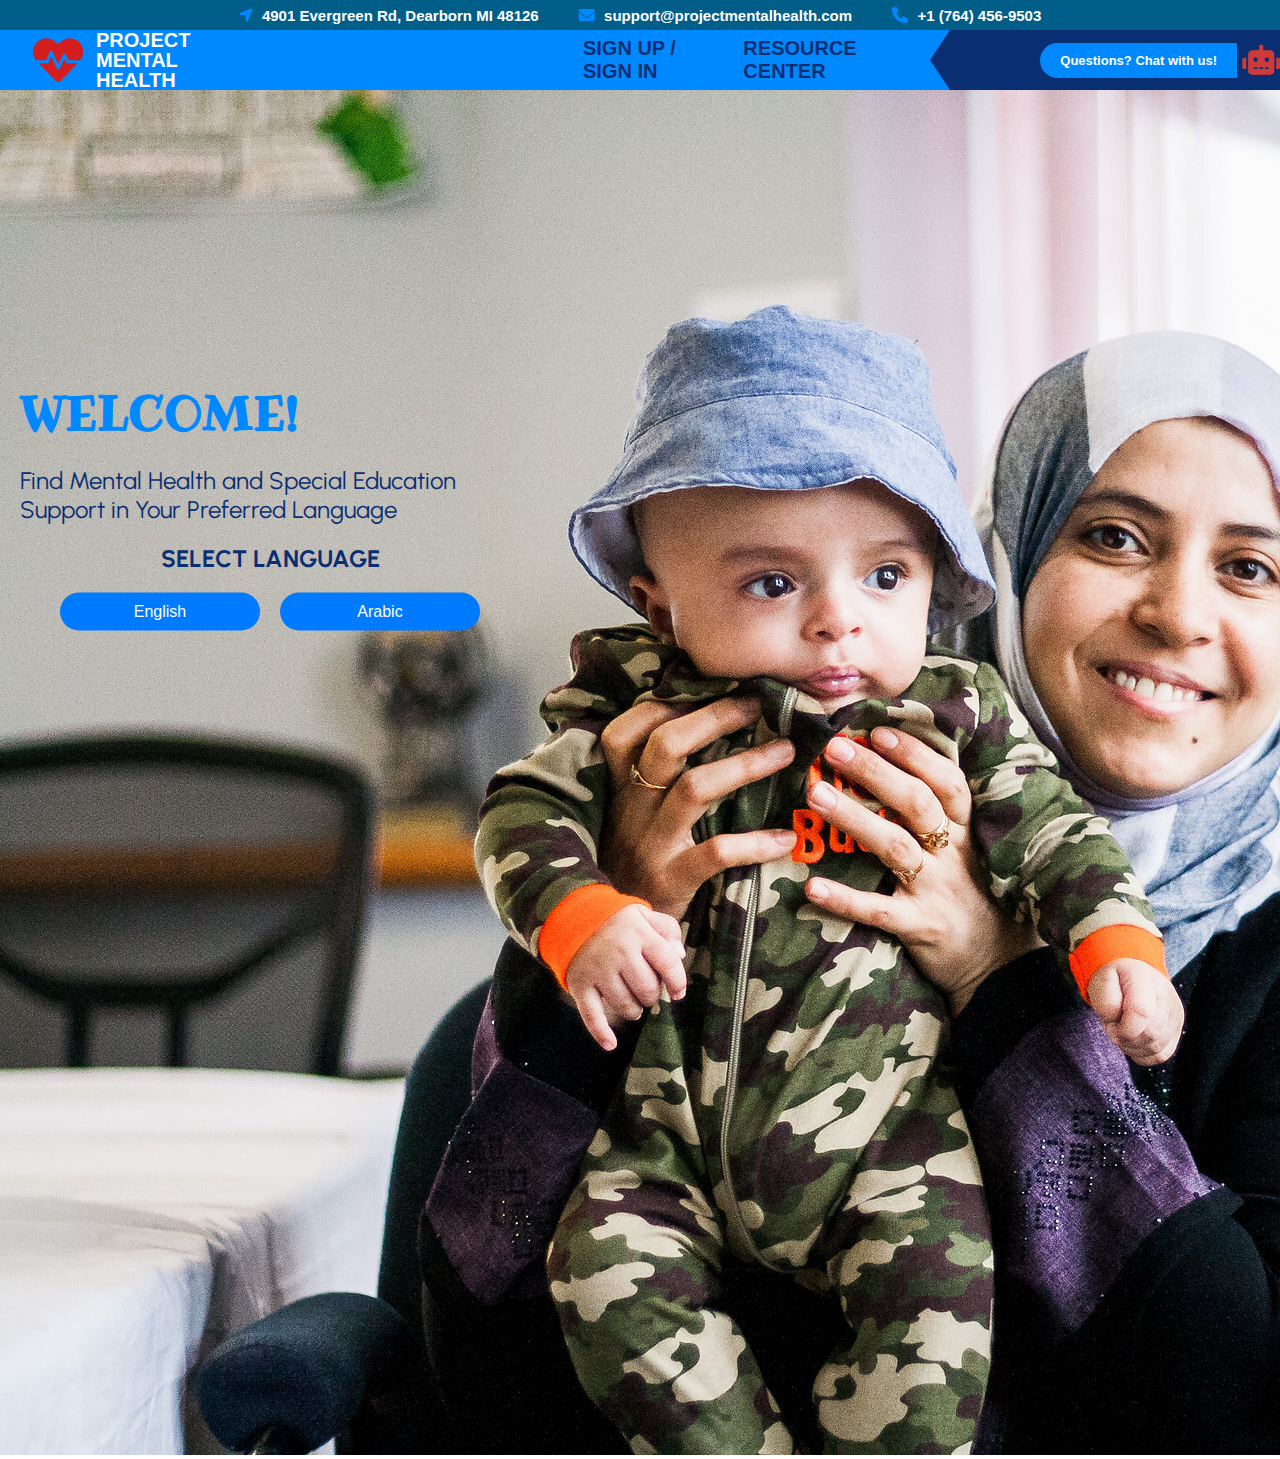
==== index.html @ 3e3d4e30 "Initial commit" ====
<!DOCTYPE html>
<html lang="en">
<head>
    <meta charset="UTF-8">
    <meta name="viewport" content="width=device-width, initial-scale=1.0">
    <title>Project Mental Health</title>
    <link rel="stylesheet" href="styles.css">
    <link href="https://cdnjs.cloudflare.com/ajax/libs/font-awesome/6.0.0-beta3/css/all.min.css" rel="stylesheet">
    <link rel="preconnect" href="https://fonts.googleapis.com">
    <link rel="preconnect" href="https://fonts.gstatic.com" crossorigin>
    <link href="https://fonts.googleapis.com/css2?family=Roboto:wght@400;700&family=Ubuntu+Sans:ital,wght@0,100..800;1,100..800&display=swap" rel="stylesheet">
    <link rel="preconnect" href="https://fonts.googleapis.com">
    <link rel="preconnect" href="https://fonts.gstatic.com" crossorigin>
<link href="https://fonts.googleapis.com/css2?family=Ribeye&family=Roboto:wght@400;700&family=Ubuntu+Sans:ital,wght@0,100..800;1,100..800&display=swap" rel="stylesheet">
<link rel="preconnect" href="https://fonts.googleapis.com">
<link rel="preconnect" href="https://fonts.gstatic.com" crossorigin>
<link href="https://fonts.googleapis.com/css2?family=Ribeye&family=Roboto:wght@400;700&family=Ubuntu+Sans:ital,wght@0,100..800;1,100..800&family=Urbanist:ital,wght@0,100..900;1,100..900&display=swap" rel="stylesheet">


   <style>
        .contact-info,
        .address,
        .email,
        .phone{
            display: inline-block;
            margin: 18px;
        }
    </style>
</head>
<body>
    <header>
        <div class="top-bar">
            <div class="contact-info">
                <div class="address">
                    <i class="fa fa-location-arrow"></i> 4901 Evergreen Rd, Dearborn MI 48126
                </div>
                <div class="email">
                    <i class="fa fa-envelope"></i> support@projectmentalhealth.com
                </div>
                <div class="phone">
                    <i class="fa fa-phone"></i> +1 (764) 456-9503
                </div>
            </div>
        </div>
          <!-- <p> 4901 Evergreen Rd, Dearborn MI 48126 | support@projectmentalhealth.com | +1 (764) 456-9503</p> 
        </div>-->
        
        <div class="header">
            <div class="top-bar-container">
                <div class="left-bar">
            <div class="logo-container">
                <i class="fa-solid fa-heart-pulse icon"></i>
                <p class="mental-health">PROJECT MENTAL HEALTH</p>
            </div>
            <nav>
                <ul>
                    
                    <li id="signup-signin"><a href="#sign-in/sign-up">SIGN UP / SIGN IN</a></li>
                    <li id="resource-center"><a href="#resource-center">RESOURCE CENTER</a></li>
                    
                </ul>
            </nav>
        </div>
        <div class="right-bar">
            <button class="chat-btn" id="chat-button">Questions? Chat with us!</button>
            <i class="fa-solid fa-robot robicon"></i>
        </div>
        
    </header>
    <main>
        <section class="welcome-section">
            <div class="welcome-overlay">
                <h1 id="welcome-text">WELCOME!</h1>
                <p id="description-text">Find Mental Health and Special Education Support in Your Preferred Language</p>
                
                <div> <p class="select" id="select-language-text">
                    SELECT LANGUAGE
                </p>
                 </div>

                <div class="language-buttons">
                    
                    <button id="english-button">English</button>
                    <button id="arabic-button">Arabic</button>
                </div>
            </div>
            <div class="welcome-image">
                <img src="aafsc-75.jpg" alt="Mother and child">
            </div>
        </section>
    </main>
    <script src="script.js"></script>

</body>
</html>
---- styles.css ----
body {
    font-family: "Ubuntu Sans", sans-serif;
    margin: 0;
    padding: 0;
    color: #333;
}



.top-bar {
    background-color: #005E89;
    color: white;
    display: flex; /* Enables flexbox for alignment */
    justify-content: center; /* Centers content horizontally */
    align-items: center; /* Centers content vertically */
    height: 30px; /* Adjust height for ~half an inch visually */
    font-size: 15px; /* Reduce font size to fit the height */
    padding: 0; /* Remove extra padding */
    line-height: 1; /* Tighten spacing */
    overflow: hidden; /* Ensure no content overflows */
}

.contact-info {
    color: white;
    font-weight: bold;
    display: flex;
    justify-content: center;
    gap: 20px;
}



.contact-info i {
    margin-right: 5px;
    font-size: 16px;

}
/* Container for the two bars */
.top-bar-container {
    direction: ltr !important; /* Force the background container to use LTR */
    display: flex; /* Flexbox to align bars horizontally */
    position: relative; /* For layering and precise placement */
    height: 60px; /* Height of the bars */
    background-color: #0088FF;  /* Ensure the white background for bars */
    align-items: center
    padding: 10px 20px;
   
}

.navigation-bar{
    background-color: #0088FF; /* Background color of left bar */
    display: flex;
    align-items: center;
    padding: 0 20px; /* Add some padding inside */
    
}

.navigation-bar ul {
    display: flex;
    gap: 20px; /* Add spacing between items */
    list-style: none;
    margin: 0; /* Pushes the list to the far right */
    padding: 0;
    margin-left: auto;
}
.navigation-bar li {
    margin: 0;
}

.navigation-bar a {
    text-decoration: none;
    color: white; /* Make text visible on the blue background */
    font-weight: bold;
    font-size: 1rem;
    padding: 5px 10px;
    border-radius: 10px; /* Optional for rounded corners */
    transition: background-color 0.3s ease;
}

.navigation-bar a:hover {
    background-color: #0056b3; /* Slightly darker blue on hover */
}
/* Left bar styling */
.left-bar {
    background-color: #0088FF; /* Background color of left bar */
    display: flex;
    align-items: center;
    padding: 0 20px; /* Add some padding inside */
    flex: 1; /* Takes up the remaining space */
    clip-path: polygon(0 0, 100% 0, calc(100% - 20px) 50%, 100% 100%, 0 100%);    /* Creates the '>' shape */
}

/* Right bar styling */
.right-bar {
    background-color: #0A2E72; /* Background color of right bar */
    color: white;
    display: flex;
    align-items: center;
    justify-content: flex-end;
    
    flex-shrink: 0; /* Keeps its size fixed */
    width: 350px; /* Fixed width for the right bar */
    height: 100%;
    margin-right: 0px;
    clip-path: polygon(20px 0, 100% 0, 100% 100%, 20px 100%, 0 50%);
    overflow: hidden;
    position: relative; 
    
    /* Creates the '<' shape */
}

.robicon{
    font-size: 30px; /* Adjust size as needed */
    color: rgb(206, 58, 58); /* Optional: Change color */
    margin-left: 5px;
    line-height: 1;
}

.logo-container {
    display: flex;  /* Align the heart icon and title horizontally */
    align-items: center; /* Vertically align the icon and title */
    gap: 10px; /* Space between the icon and title */
    
    margin-left: 10px;
}



.icon {
    font-size: 50px; /* Adjust size as needed */
    color: rgb(212, 29, 29); /* Optional: Change color */
    margin-left: 0;
    line-height: 1;
    
}
.mental-health{
    color: white;
    font-size: 20px;
    font-weight: bold;
    margin: 0;
    line-height: 1; /* Ensures proper alignment */
    display: flex;
    align-items: center; /* Ensures alignment with the icon */
    margin-right: 350px;

}


/* Example icons using Font Awesome */
.fa {
    color: #0088FF;
}


.header {
    display: flex;
    justify-content: space-between;
    align-items: center;

}

.logo {
    width: 150px;
}

nav ul {
    font-size: 20px;
    list-style: none;
    display: flex;
    margin: 0;
    padding: 0;
}

nav ul li {
    margin: 0 15px;
}

nav ul li a {
    color: #0A2E72;
    text-decoration: none;
    font-weight: bold;
}

.chat-btn {
    background-color: #0088FF; /* Button background color */
    color: white; /* Text color */
    border: none; /* Remove default border */
    padding: 10px 20px; /* Adjust padding for size */
    border-radius: 25px 0px 0px 25px; /* Rounded left, square right */
    cursor: pointer; /* Add pointer on hover */
    font-size: 13px; /* Adjust font size */
    font-weight: bold; /* Make the text bold */
    margin-left: auto; 

}

/* Optional: Add hover effect */
.chat-btn:hover {
    background-color: #005ae0; 
    transition: 1s;
}




.welcome-section {
    direction: ltr !important; /* Force the background container to use LTR */
    height: calc(100vh - 70px); /* Full height minus top bars' height */
    background-image: url('mother-and-child.jpg'); /* Replace with your image file path */
    background-size: cover;
    background-position: center;
    background-repeat: no-repeat;
    position: relative;
}

.welcome-overlay {
    position: absolute;
    top: 50%;
    left: 0;
    transform: translateY(-50%);
    text-align: left;
    color: #0088FF;
    
    padding: 20px;
    border-radius: 10px;
    max-width: 500px;
}

.welcome-overlay h1 {
    font-family: "Ribeye", serif;
    margin: 0 0 20px 0;
    font-size: 3rem;
     text-align: left;
}

.welcome-overlay p {
    font-family: "Urbanist", sans-serif;
    margin: 0 0 20px 0; /* Add spacing below the paragraph */
    font-size: 1.5rem; /* Adjust the font size */
    color: #0A2E72; /* Keep the text color white */
    text-align: left; /* Align the text to the left */
}

.select {
    font-family: "Urbanist", sans-serif; /* Font for the prompt */
    font-size: 2rem; /* Adjust font size */
    font-weight: bold;
    color: #0056F9;
    text-align: center; /* Keep the text centered */
    margin-top: 20px; /* Adjust the vertical space above */
    margin-bottom: 20px; /* Adjust the space below */
    display: flex; /* Use flexbox for centering */
    justify-content: center; /* Horizontally center the text */
}


.language-buttons {
    display: flex; /* Flexbox for buttons */
    justify-content: center; /* Align buttons to the left */
    gap: 20px; /* Add spacing between buttons */
}

.language-buttons button {
    margin: 0;
    padding: 10px 15px;
    width: 200px;
    border: none;
    border-radius: 20px;
    background-color: #007bff;
    color: white;
    font-size: 16px;
    cursor: pointer;
}

.language-buttons button:hover {
    background-color: #0056b3;
}

/* resource center page*/
.resource-center-section {
    height: auto;
    background-color: #f5faff;
    padding: 5px;
}

.resource-center-section h1 {
    font-size: 3rem;
    color: #0088FF;
    text-align: center;
    margin-bottom: 20px;
}

.resource-center-section p {
    font-size: 2rem;
    color: #0A2E72;
    text-align: center;
    margin-bottom: 40px;
}

.resource-heading{
    font-family: "Ribeye", serif;

}

.resource-grid {
   
  display: grid;
  grid-template-columns: auto auto auto;
  background-color: #005E89;
  padding: 10px;
}

.resource-box {
  background-color: rgba(255, 255, 255, 0.8);
  border: 1px solid rgba(0, 0, 0, 0.8);
  padding: 20px;
  font-size: 30px;
  text-align: center;
}

.resource-box a {
    text-decoration: none;
    font-weight: bold;
    font-size: 1.5rem;
    color: #007bff;
}

.resource-box:hover {
    transform: scale(1.05);
    background-color: #dceeff;
}

.resource-box:hover a {
    color: #0056b3;
}
.resource-list {
    display: flex;
    justify-content: center;
    flex-wrap: wrap;
    gap: 20px;
}

.resource-list ul {
    list-style: none;
    padding: 0;
}

.resource-list li {
    font-size: 1.2rem;
    margin: 10px;
} 

.resource-list a {
    text-decoration: none;
    font-weight: bold;
    color: #007bff;
    background-color: #f0f8ff;
    padding: 10px 20px;
    border-radius: 10px;
    display: block;
    text-align: center;
    transition: 0.3s ease;
}

.resource-list a:hover {
    background-color: #0056b3;
    color: white;
}


/*dashboard page*/
.dashboard-body{
    font-family: "Ribeye", serif;
}

header.dashboard-header {
    background-color: #005E89;
    color: white;
    padding: 20px;
    text-align: center;
}

.header-container {
    display: flex;
    justify-content: space-between;
    align-items: center;
}

.header-container h1 {
    margin: 0;
}

.header-container ul {
    list-style: none;
    display: flex;
    gap: 15px;
    margin: 0;
    padding: 0;
}

.header-container a {
    text-decoration: none;
    color: white;
    font-weight: bold;
    padding: 5px 10px;
    border-radius: 5px;
    transition: background-color 0.3s;
}

.header-container a:hover {
    background-color: #003f5c;
}

.dashboard-main {
    padding: 20px;
}

/* Profile Section */
.profile-section {
    background: white;
    padding: 20px;
    margin-bottom: 20px;
    border-radius: 8px;
    box-shadow: 0 2px 5px rgba(0, 0, 0, 0.1);
    text-align: center;
}

.profile-picture {
    width: 100px;
    height: 100px;
    border-radius: 50%;
    margin-bottom: 10px;
}

.profile-info h2 {
    margin: 10px 0;
}

.settings-link {
    display: inline-block;
    margin-top: 10px;
    text-decoration: none;
    color: #005E89;
    font-weight: bold;
    transition: color 0.3s;
}

.settings-link:hover {
    color: #003f5c;
}

/* Search Section */
.search-section {
    background: white;
    padding: 20px;
    margin-bottom: 20px;
    border-radius: 8px;
    box-shadow: 0 2px 5px rgba(0, 0, 0, 0.1);
    text-align: center;
}

.search-section form {
    display: flex;
    justify-content: center;
    gap: 10px;
}

.search-section input {
    width: 300px;
    padding: 10px;
    border: 1px solid #ddd;
    border-radius: 5px;
}

.search-section button {
    padding: 10px 20px;
    background-color: #005E89;
    color: white;
    border: none;
    border-radius: 5px;
    cursor: pointer;
    font-weight: bold;
}

.search-section button:hover {
    background-color: #003f5c;
}

/* Recommendations Section */
.recommendations-section {
    background: white;
    padding: 20px;
    margin-bottom: 20px;
    border-radius: 8px;
    box-shadow: 0 2px 5px rgba(0, 0, 0, 0.1);
}

.recommendations-section ul {
    list-style: none;
    margin: 0;
    padding: 0;
}

.recommendations-section li {
    margin: 5px 0;
}

.recommendations-section a {
    text-decoration: none;
    color: #005E89;
    transition: color 0.3s;
}

.recommendations-section a:hover {
    color: #003f5c;
}

/* Quick Links Section */
.quick-links-section {
    background: white;
    padding: 20px;
    margin-bottom: 20px;
    border-radius: 8px;
    box-shadow: 0 2px 5px rgba(0, 0, 0, 0.1);
}

.quick-links-section ul {
    list-style: none;
    margin: 0;
    padding: 0;
}

.quick-links-section li {
    margin: 5px 0;
}

.quick-links-section a {
    text-decoration: none;
    color: #005E89;
    transition: color 0.3s;
}

.quick-links-section a:hover {
    color: #003f5c;
}

/* Footer */
footer.dashboard-footer {
    text-align: center;
    padding: 10px;
    background-color: #005E89;
    color: white;
}
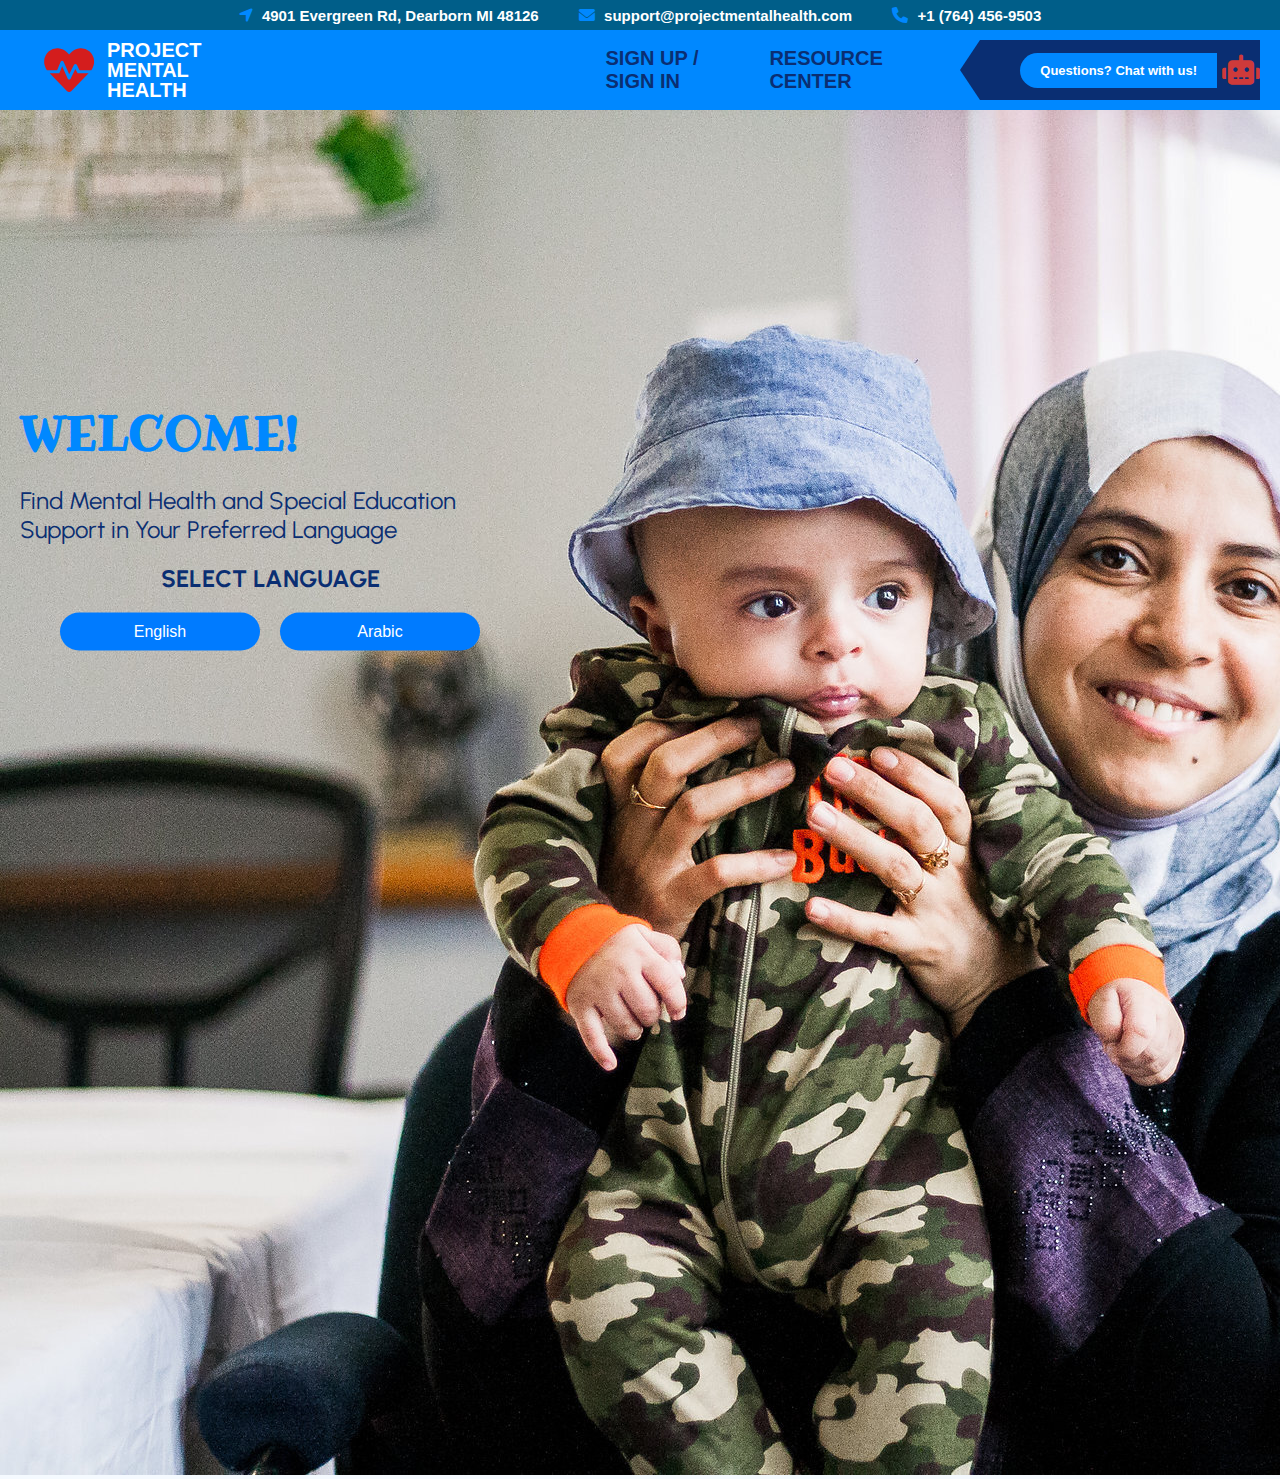
==== commit 705932c7: "added login backend" ====
--- a/index.html
+++ b/index.html
@@ -55,8 +55,9 @@
             <nav>
                 <ul>
                     
-                    <li id="signup-signin"><a href="#sign-in/sign-up">SIGN UP / SIGN IN</a></li>
-                    <li id="resource-center"><a href="#resource-center">RESOURCE CENTER</a></li>
+                    <li id="signup-signin"><a href="login.html">SIGN UP / SIGN IN</a></li>
+
+                    <li id="resource-center"><a href="resource-center.html">RESOURCE CENTER</a></li>
                     
                 </ul>
             </nav>
--- a/styles.css
+++ b/styles.css
@@ -42,7 +42,7 @@
     position: relative; /* For layering and precise placement */
     height: 60px; /* Height of the bars */
     background-color: #0088FF;  /* Ensure the white background for bars */
-    align-items: center
+    align-items: center;
     padding: 10px 20px;
    
 }
@@ -90,6 +90,7 @@
     clip-path: polygon(0 0, 100% 0, calc(100% - 20px) 50%, 100% 100%, 0 100%);    /* Creates the '>' shape */
 }
 
+
 /* Right bar styling */
 .right-bar {
     background-color: #0A2E72; /* Background color of right bar */
@@ -99,7 +100,7 @@
     justify-content: flex-end;
     
     flex-shrink: 0; /* Keeps its size fixed */
-    width: 350px; /* Fixed width for the right bar */
+    width: 300px; /* Fixed width for the right bar */
     height: 100%;
     margin-right: 0px;
     clip-path: polygon(20px 0, 100% 0, 100% 100%, 20px 100%, 0 50%);
@@ -120,8 +121,7 @@
     display: flex;  /* Align the heart icon and title horizontally */
     align-items: center; /* Vertically align the icon and title */
     gap: 10px; /* Space between the icon and title */
-    
-    margin-left: 10px;
+    margin-left: 1px;
 }
 
 
@@ -552,3 +552,91 @@
     color: white;
 }
 
+/* login page */
+/* General Styles */
+body {
+    font-family: "Ubuntu Sans", sans-serif;
+    margin: 0;
+    padding: 0;
+    background-color: #f5faff;
+    color: #333;
+}
+
+/* Header */
+.login-topbar {
+    text-align: center;
+    padding: 20px;
+    background-color: #005E89;
+    color: white;
+}
+
+.login-topbar .icon {
+    font-size: 50px;
+    color: rgb(212, 29, 29);
+    display: block;
+}
+
+.login-topbar.mental-health {
+    font-size: 24px;
+    font-weight: bold;
+    margin: 10px 0;
+}
+
+/* Auth Section */
+.auth-section {
+    max-width: 500px;
+    margin: 50px auto;
+    padding: 20px;
+    background-color: white;
+    border-radius: 10px;
+    box-shadow: 0 2px 5px rgba(0, 0, 0, 0.2);
+}
+
+.auth-section h2 {
+    text-align: center;
+    color: #005E89;
+    margin-bottom: 20px;
+}
+
+.auth-section form {
+    display: flex;
+    flex-direction: column;
+    gap: 15px;
+}
+
+.auth-section label {
+    font-weight: bold;
+    color: #333;
+}
+
+.auth-section input {
+    padding: 10px;
+    border: 1px solid #ddd;
+    border-radius: 5px;
+    font-size: 16px;
+}
+
+.auth-section button {
+    padding: 10px 15px;
+    background-color: #005E89;
+    color: white;
+    font-weight: bold;
+    border: none;
+    border-radius: 5px;
+    cursor: pointer;
+    transition: background-color 0.3s;
+}
+
+.auth-section button:hover {
+    background-color: #003f5c;
+}
+
+/* Footer */
+footer {
+    text-align: center;
+    padding: 10px;
+    background-color: #005E89;
+    color: white;
+    margin-top: 20px;
+    font-size: 14px;
+}
